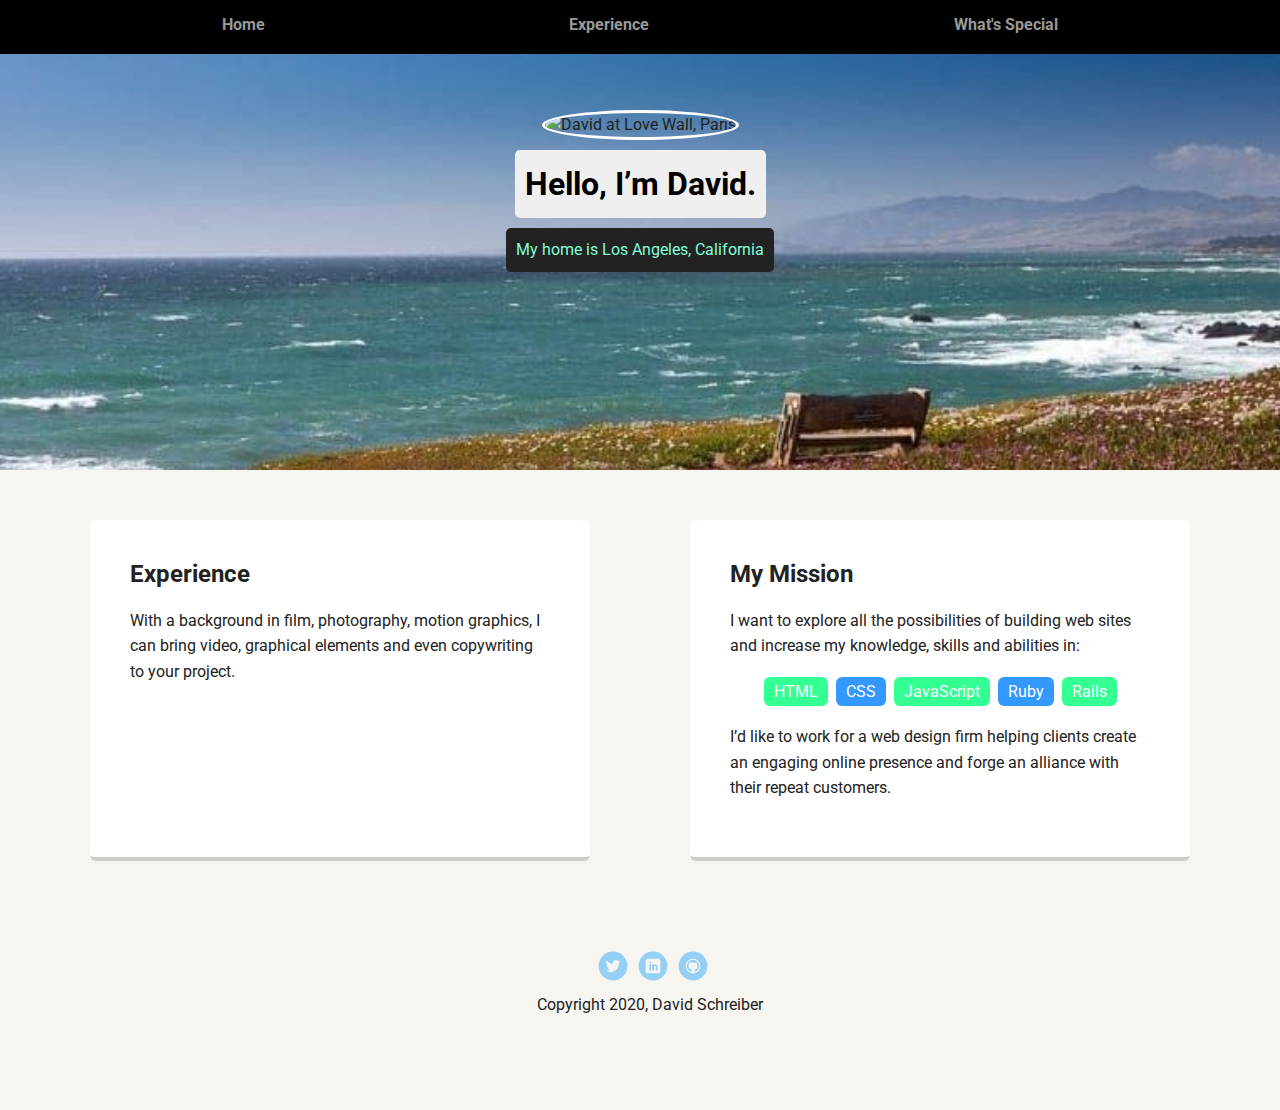
==== pages/experience.html @ 255e5490 "Added project 1 files" ====
<!doctype html>
<html lang="en">
<head>
  <meta charset="utf-8">
  <title>My Experience</title>
  <meta name="viewport" content="width=device-width, initial-scale=1.0">
  <link rel="stylesheet" href="../styles.css">
  <link href="https://fonts.googleapis.com/css?family=Muli%7CRoboto:400,300,500,700,900" rel="stylesheet"></head>
  <body>

    <div class="main-nav">
        <ul class="nav">
          <li><a href="../index.html">Home</a></li>
          <li><a href="#">Experience</a></li>
        <li><a href="whatsspecial.html">What's Special</a></li>       
        </ul>
    </div>

    <header>
      <img src="../images/Paris-2.JPG" alt="David at Love Wall, Paris" class="profile-image">
      <h1 class="tag name">Hello, I’m David.</h1>
      <p class="tag location">My home is Los Angeles, California</p>
    </header>

    <main class="flex">
      <div class="card">
        <h2>Experience</h2>
        <p> With a background in film, photography, motion graphics, I can bring video, graphical elements and even copywriting to your project.  </p>
      </div> 

      <div class="card">
        <h2>My Mission</h2>
        <p>I want to explore all the possibilities of building web sites and increase my knowledge, skills and abilities in:</p>
        <ul class="skills">
          <li>HTML</li>
          <li>CSS</li>
          <li>JavaScript</li>
          <li>Ruby</li>
          <li>Rails</li>
        </ul>
        <p>I’d like to work for a web design firm helping clients create an engaging online presence and forge an alliance with their repeat customers.</p>
      </div> 

    </main>
    <footer>
      <ul>
        <li><a href="#" class="social twitter">Twitter</a></li>
        <li><a href="#" class="social linkedin">LinkedIn</a></li>
        <li><a href="#" class="social github">Github</a></li>
      </ul>
      <p class="copyright">Copyright 2020, David Schreiber</p>
    </footer>
  </body>
  </html>
---- styles.css ----
/* Global Layout Set-up */
* { 
  box-sizing: border-box;
}
  
body {
  margin: 0;
  padding: 0;
  text-align: center;
  font-family: 'Roboto', sans-serif;
  color: #222;
  background: #f7f5f0;
}
/* Link Styles */

a {
  text-decoration: none;
  color: #999;
}
a:hover {
  color: #6633ff;
}

/* Section Styles */

.main-nav {
  width: 100%;
  background: black;
  min-height: 30px;
  padding: 10px;
  position: fixed;
  text-align: center;
}
.nav {
  display: flex;
  justify-content: space-around;
  font-weight: 700;
  list-style-type: none;
  margin: 0 auto;
  padding: 0;
}

.nav .name {
    display: block;
    margin-right: auto;
    color: white;
}
.nav li {
  padding: 5px 10px 10px 10px;
}
.nav a {
  transition: all .5s;
}
.nav a:hover {
  color: white
}

header {
  text-align: center;
  background: url('images/california-coast.jpg') no-repeat top center ;
  background-size: cover;
  overflow: hidden;
  padding-top: 60px;
}
header {
  line-height: 1.5;
}
header .profile-image {
  margin-top: 50px;
  width: 150px;
  height: 150px;
  border-radius: 50%;
  border: 3px solid white;
  transition: all .5s;
}
header .profile-image:hover {
  transform: scale(1.2) rotate(5deg);
}
.tag {
  background-color: #efefef;
  color: black;
  padding: 10px;
  border-radius: 5px;
  display: table;
  margin: 10px auto;
} 
.location {
  background-color: #222;
  color: aquamarine;
}
.card {
  margin: 30px;
  padding: 20px 40px 40px;
  max-width: 500px;
  text-align: left;
  background: #fff;
  border-bottom: 4px solid #ccc;
  border-radius: 6px;
  transition: all .5s;
}
.card:hover {
  border-color: #ff99ff;
}

ul.skills {
  padding: 0;
  text-align: center;
}

.skills li {
  border-radius: 6px;
  display: inline-block;
  background: #3398FF;
  color: white;
  padding: 5px 10px;
  margin: 2px;
}

.skills li:nth-child(odd) {
  background: #33FF92;
}

footer {
  width: 100%;
  min-height: 30px;
  padding: 20px 0 40px 20px;
}

footer .copyright {
  top: -8px;
  font-size: .75em;
}

footer ul {
  list-style-type: none;
  margin: 0;
  padding: 0;
}

footer ul li {
  display: inline-block;
}

a.social {
  display: inline-block;
  text-indent: -9999px;
  margin-left: 5px;
  width: 30px;
  height: 30px;
  background-size: 30px 30px;
  opacity: .4;
  transition: all .5s;
}
a.twitter {
  background-image: url(images/twitter.svg);
}
a.linkedin {
  background-image: url(images/linkedin.svg);
}
a.github {
  background-image: url(images/github.svg);
}
a.social:hover {
  opacity: 1;
}
.clearfix {
  clear: both;
}

/* Styles for larger screens */
@media screen and (min-width: 720px) {
  
  .flex {
      display: -ms-flexbox;      /* TWEENER - IE 10 */
      display: flex; 
      max-width: 1200px;
      -ms-flex-pack: distribute;
      justify-content: space-around;
      margin: 0 auto;
  }

  header {
    min-height: 470px;
  }

  .nav {
    max-width: 1200px;
    padding: 0 30px;
  }


  main {
    padding-top: 20px;
  }

  main p {
    line-height: 1.6em;
  }

  footer {
    font-size: 1.3em;
    max-width: 1200px;
    margin: 40px auto;
  }

}
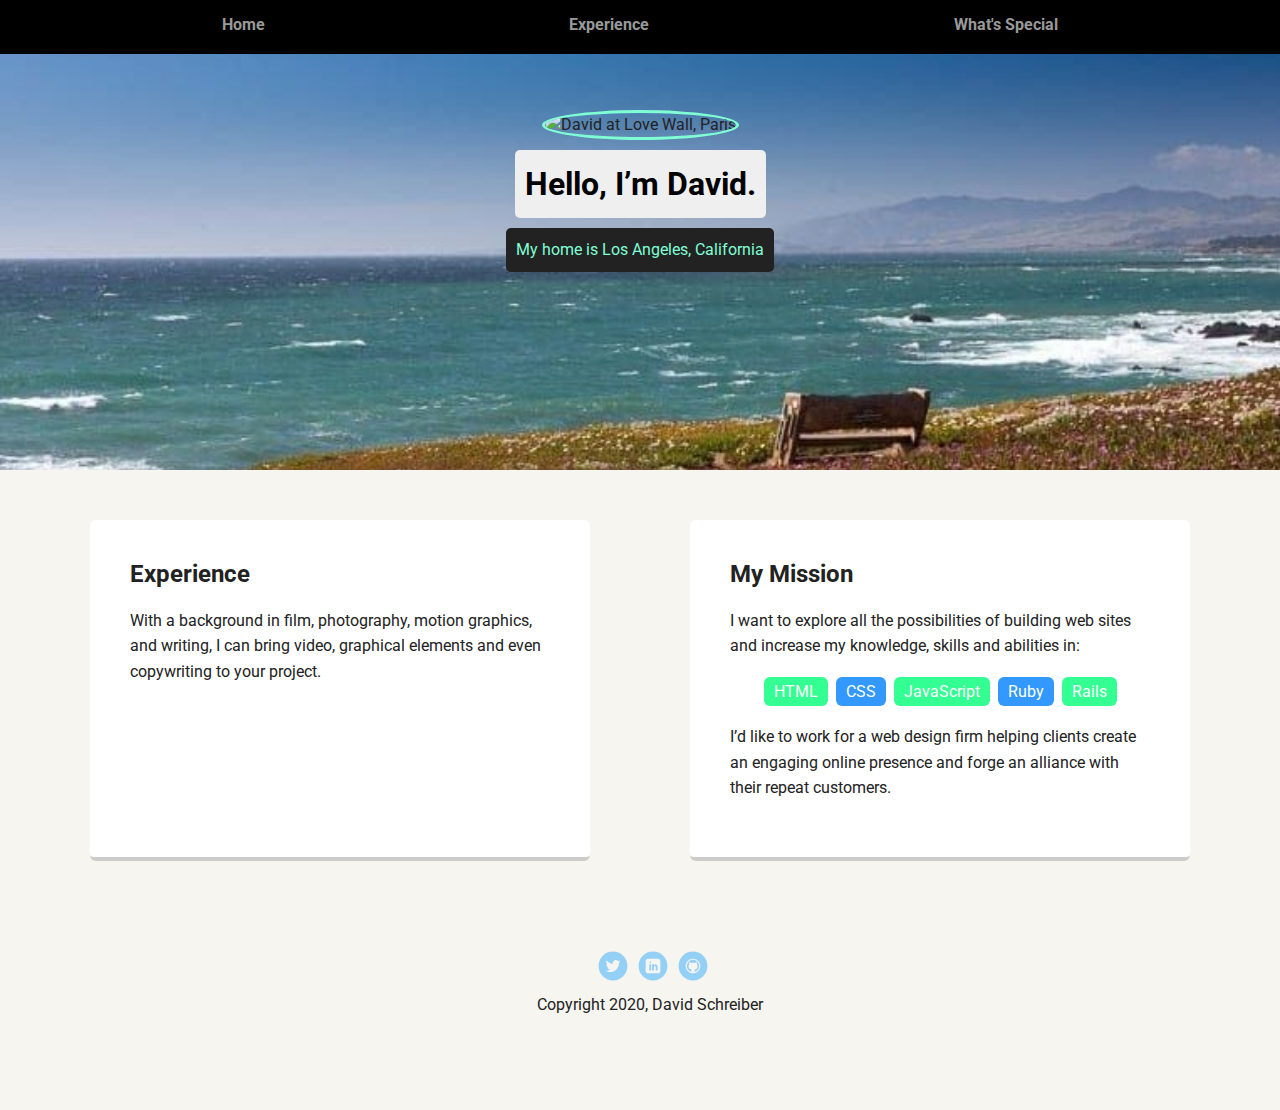
==== commit c1e82024: "Profile image swap" ====
--- a/pages/experience.html
+++ b/pages/experience.html
@@ -8,13 +8,13 @@
   <link href="https://fonts.googleapis.com/css?family=Muli%7CRoboto:400,300,500,700,900" rel="stylesheet"></head>
   <body>
 
-    <div class="main-nav">
+    <nav class="main-nav">
         <ul class="nav">
           <li><a href="../index.html">Home</a></li>
           <li><a href="#">Experience</a></li>
         <li><a href="whatsspecial.html">What's Special</a></li>       
         </ul>
-    </div>
+      </nav>
 
     <header>
       <img src="../images/Paris-2.JPG" alt="David at Love Wall, Paris" class="profile-image">
@@ -25,10 +25,10 @@
     <main class="flex">
       <div class="card">
         <h2>Experience</h2>
-        <p> With a background in film, photography, motion graphics, I can bring video, graphical elements and even copywriting to your project.  </p>
+        <p> With a background in film, photography, motion graphics, and writing, I can bring video, graphical elements and even copywriting to your project.  </p>
       </div> 
 
-      <div class="card">
+      <article class="card">
         <h2>My Mission</h2>
         <p>I want to explore all the possibilities of building web sites and increase my knowledge, skills and abilities in:</p>
         <ul class="skills">
@@ -39,14 +39,14 @@
           <li>Rails</li>
         </ul>
         <p>I’d like to work for a web design firm helping clients create an engaging online presence and forge an alliance with their repeat customers.</p>
-      </div> 
+      </article> 
 
     </main>
     <footer>
       <ul>
-        <li><a href="#" class="social twitter">Twitter</a></li>
-        <li><a href="#" class="social linkedin">LinkedIn</a></li>
-        <li><a href="#" class="social github">Github</a></li>
+        <li><a href="https://twitter.com/login" class="social twitter">Twitter</a></li>
+        <li><a href="https://www.linkedin.com/in/david-schreiber-b232486/" class="social linkedin">LinkedIn</a></li>
+        <li><a href="https://github.com/DavidPSchreiber" class="social github">Github</a></li>
       </ul>
       <p class="copyright">Copyright 2020, David Schreiber</p>
     </footer>
--- a/styles.css
+++ b/styles.css
@@ -70,11 +70,11 @@
   width: 150px;
   height: 150px;
   border-radius: 50%;
-  border: 3px solid white;
+  border: 3px solid aquamarine;
   transition: all .5s;
 }
 header .profile-image:hover {
-  transform: scale(1.2) rotate(5deg);
+  transform: scale(1.2) rotate(6deg);
 }
 .tag {
   background-color: #efefef;
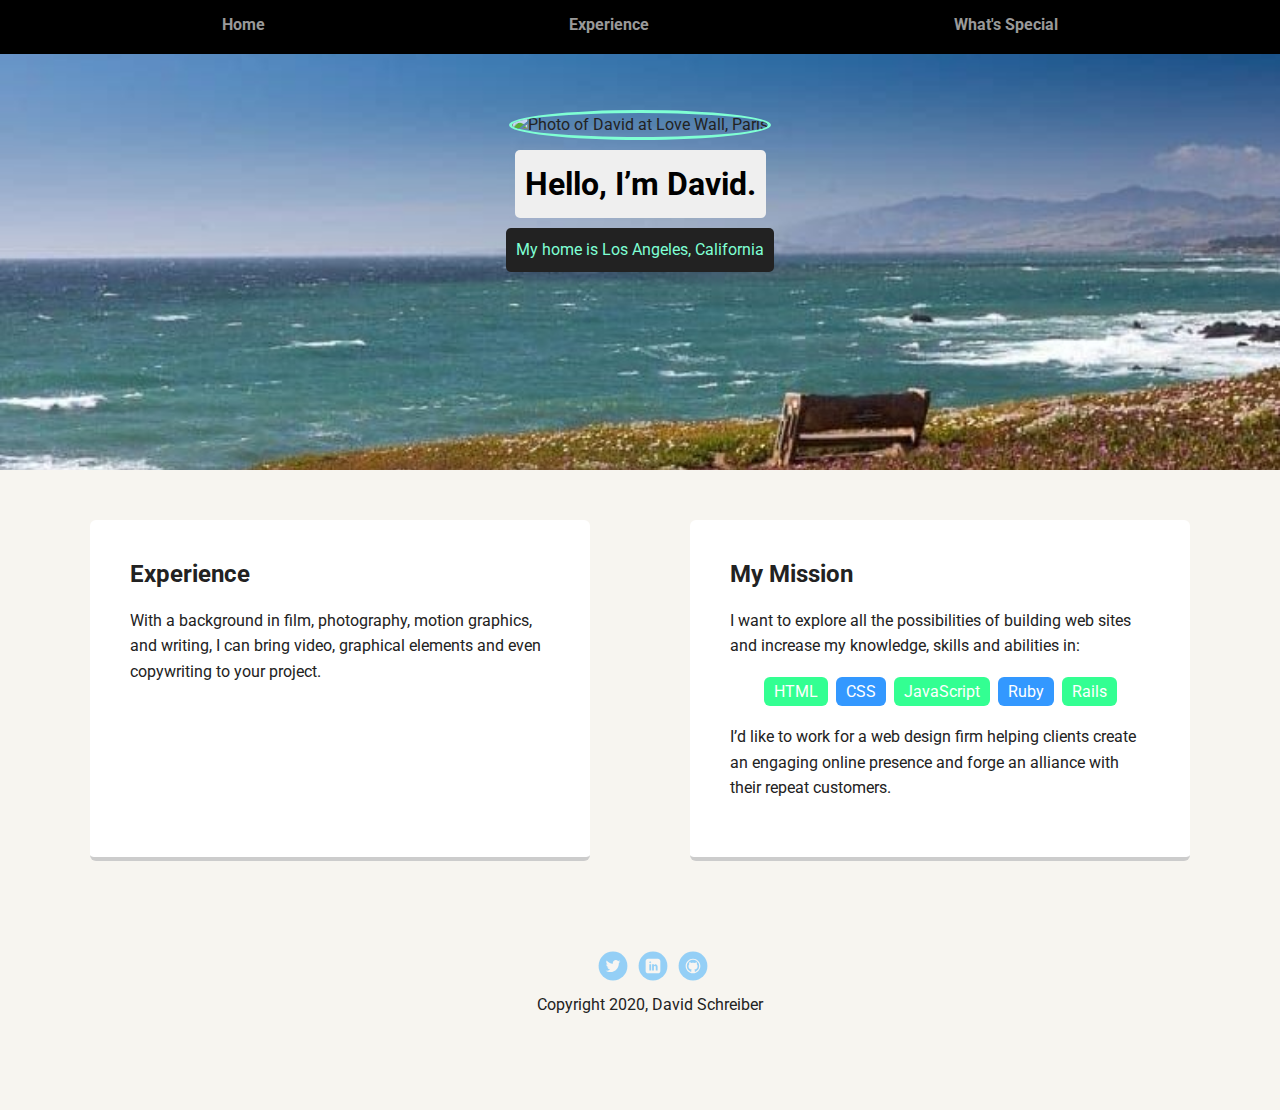
==== commit 2af51247: "Fixes to problems" ====
--- a/pages/experience.html
+++ b/pages/experience.html
@@ -5,7 +5,8 @@
   <title>My Experience</title>
   <meta name="viewport" content="width=device-width, initial-scale=1.0">
   <link rel="stylesheet" href="../styles.css">
-  <link href="https://fonts.googleapis.com/css?family=Muli%7CRoboto:400,300,500,700,900" rel="stylesheet"></head>
+  <link href="https://fonts.googleapis.com/css?family=Muli%7CRoboto:400,300,500,700,900" rel="stylesheet">
+    </head>
   <body>
 
     <nav class="main-nav">
@@ -17,7 +18,7 @@
       </nav>
 
     <header>
-      <img src="../images/Paris-2.JPG" alt="David at Love Wall, Paris" class="profile-image">
+      <img src="../images/Paris-2.JPG" alt="Photo of David at Love Wall, Paris" class="profile-image">
       <h1 class="tag name">Hello, I’m David.</h1>
       <p class="tag location">My home is Los Angeles, California</p>
     </header>
